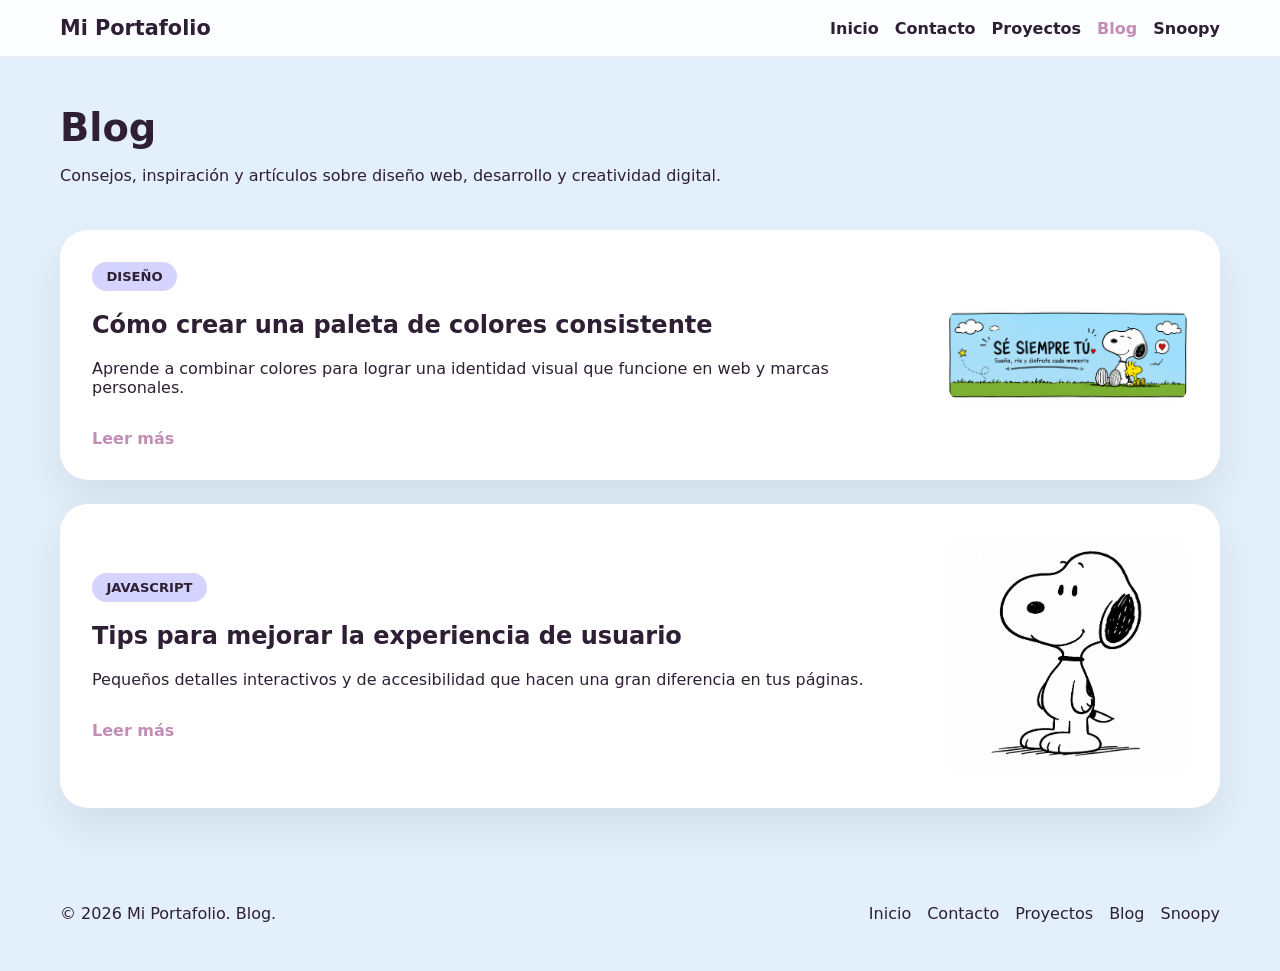
==== blog.html @ 10ac5407 "inicial commit" ====
<!DOCTYPE html>
<html lang="es">
<head>
  <meta charset="UTF-8" />
  <meta name="viewport" content="width=device-width, initial-scale=1.0" />
  <title>Portafolio - Blog</title>
  <link rel="stylesheet" href="assets/css/style.css" />
</head>
<body>
  <header class="site-header">
    <div class="container header-content">
      <a href="index.html" class="brand">Mi Portafolio</a>
      <nav class="main-nav">
        <ul>
          <li><a href="index.html">Inicio</a></li>
          <li><a href="contact.html">Contacto</a></li>
          <li><a href="proyect.html">Proyectos</a></li>
          <li><a href="blog.html">Blog</a></li>
          <li><a href="snoopy.html">Snoopy</a></li>
        </ul>
      </nav>
    </div>
  </header>

  <main class="container page-content">
    <section class="page-header">
      <h1>Blog</h1>
      <p>Consejos, inspiración y artículos sobre diseño web, desarrollo y creatividad digital.</p>
    </section>

    <section class="blog-cards">
      <article class="blog-card">
        <div>
          <span class="blog-tag">Diseño</span>
          <h2>Cómo crear una paleta de colores consistente</h2>
          <p>Aprende a combinar colores para lograr una identidad visual que funcione en web y marcas personales.</p>
          <a href="#" class="link-inline">Leer más</a>
        </div>
        <img src="assets/img/banner.png" alt="Artículo de paleta de colores" />
      </article>

      <article class="blog-card">
        <div>
          <span class="blog-tag">JavaScript</span>
          <h2>Tips para mejorar la experiencia de usuario</h2>
          <p>Pequeños detalles interactivos y de accesibilidad que hacen una gran diferencia en tus páginas.</p>
          <a href="#" class="link-inline">Leer más</a>
        </div>
        <img src="assets/img/imagen.png" alt="Artículo sobre UX" />
      </article>
    </section>
  </main>

  <footer class="site-footer">
    <div class="container footer-grid">
      <p>© 2026 Mi Portafolio. Blog.</p>
      <nav class="footer-nav">
        <a href="index.html">Inicio</a>
        <a href="contact.html">Contacto</a>
        <a href="proyect.html">Proyectos</a>
        <a href="blog.html">Blog</a>
        <a href="snoopy.html">Snoopy</a>
      </nav>
    </div>
  </footer>

  <script src="assets/js/main.js"></script>
</body>
</html>
---- assets/css/style.css ----
:root {
  --color-principal: #E3F0FC;
  --color-secundario: #FFD4F6;
  --color-terciario: #C28DB6;
  --color-cuarto: #EDBBCC;
  --color-quinto: #D4D4FF;
  --text-dark: #2e1f34;
  --text-light: #4d3a4e;
  --bg: #ffffff;
  --shadow: 0 20px 40px rgba(0, 0, 0, 0.08);
}

* {
  box-sizing: border-box;
}

html {
  scroll-behavior: smooth;
}

body {
  margin: 0;
  font-family: Inter, system-ui, sans-serif;
  background: var(--color-principal);
  color: var(--text-dark);
}

img {
  width: 100%;
  display: block;
  border-radius: 18px;
}

.container {
  width: min(1160px, calc(100% - 2rem));
  margin: 0 auto;
}

.site-header {
  background: rgba(255, 255, 255, 0.9);
  position: sticky;
  top: 0;
  z-index: 20;
  backdrop-filter: blur(12px);
  border-bottom: 1px solid rgba(198, 196, 206, 0.3);
}

.header-content,
.footer-grid,
.hero-grid,
.contact-grid,
.project-list,
.snoopy-frame {
  display: grid;
  gap: 1.5rem;
}

.header-content {
  grid-template-columns: auto 1fr;
  align-items: center;
  padding: 1rem 0;
}

.brand {
  font-size: 1.3rem;
  font-weight: 700;
  color: var(--text-dark);
  text-decoration: none;
}

.main-nav ul {
  display: flex;
  flex-wrap: wrap;
  gap: 1rem;
  list-style: none;
  margin: 0;
  padding: 0;
  justify-content: flex-end;
}

.main-nav a {
  text-decoration: none;
  color: var(--text-dark);
  font-weight: 600;
}

.main-nav a.active-link {
  color: var(--color-terciario);
}

.main-nav a:hover,
.footer-nav a:hover,
.link-inline:hover {
  color: var(--color-terciario);
}

.hero-section {
  padding: 4rem 0 2rem;
}

.hero-grid {
  align-items: center;
  grid-template-columns: 1.2fr 1fr;
}

.eyebrow {
  display: inline-block;
  color: var(--color-terciario);
  font-weight: 700;
  text-transform: uppercase;
  letter-spacing: 0.12em;
  margin-bottom: 1rem;
}

.hero-section h1 {
  margin: 0 0 1rem;
  font-size: clamp(2.5rem, 4vw, 4rem);
}

.hero-section p {
  line-height: 1.8;
  margin-bottom: 1.5rem;
  max-width: 42rem;
}

.hero-buttons {
  display: flex;
  flex-wrap: wrap;
  gap: 1rem;
}

.btn {
  padding: 0.95rem 1.6rem;
  border: none;
  border-radius: 999px;
  font-weight: 700;
  cursor: pointer;
  text-decoration: none;
  display: inline-flex;
  align-items: center;
  justify-content: center;
}

.btn-primary {
  background: var(--color-terciario);
  color: #fff;
}

.btn-secondary {
  background: var(--color-secundario);
  color: var(--text-dark);
}

.page-content {
  padding: 3rem 0;
}

.page-header h1 {
  margin: 0 0 0.75rem;
  font-size: clamp(2rem, 3vw, 3rem);
}

.page-header p {
  margin: 0;
  max-width: 54rem;
  line-height: 1.75;
}

.intro-section,
.cards-section,
.featured-projects,
.project-list,
.blog-cards,
.snoopy-content {
  margin-top: 2.5rem;
}

.intro-card,
.card,
.contact-card,
.contact-aside,
.project-detail,
.blog-card,
.snoopy-card {
  background: #fff;
  border-radius: 28px;
  box-shadow: var(--shadow);
  padding: 2rem;
}

.intro-card {
  display: grid;
  grid-template-columns: 180px 1fr;
  gap: 2rem;
  align-items: center;
}

.intro-card img {
  border-radius: 24px;
  max-height: 220px;
  object-fit: cover;
}

.cards-section {
  grid-template-columns: repeat(3, 1fr);
}

.cards-section {
  display: grid;
}

.card-secondary {
  background: var(--color-secundario);
}

.card h3 {
  margin-top: 0;
}

.link-inline {
  display: inline-block;
  margin-top: 1rem;
  color: var(--color-terciario);
  text-decoration: none;
  font-weight: 700;
}

.featured-projects h2 {
  margin-bottom: 1.5rem;
}

.project-grid {
  display: grid;
  gap: 1.5rem;
  grid-template-columns: repeat(3, minmax(0, 1fr));
}

.project-card {
  overflow: hidden;
}

.project-card h3 {
  margin: 1rem 0 0.5rem;
}

.project-card p {
  margin: 0;
}

.contact-grid {
  grid-template-columns: 2fr 1fr;
}

.contact-card form {
  display: grid;
  gap: 1rem;
}

.contact-card label {
  font-weight: 700;
}

.contact-card input,
.contact-card textarea {
  width: 100%;
  border: 1px solid #d6c8dc;
  border-radius: 16px;
  padding: 0.95rem 1rem;
  font: inherit;
}

.contact-card textarea {
  resize: vertical;
}

.form-response {
  margin: 0;
  color: var(--text-dark);
  min-height: 1.5rem;
}

.contact-aside {
  display: flex;
  flex-direction: column;
  gap: 1.5rem;
}

.contact-aside img {
  max-height: 420px;
  object-fit: cover;
}

.info-block h2 {
  margin-top: 0;
}

.project-list {
  display: grid;
  gap: 2rem;
}

.project-detail {
  display: grid;
  grid-template-columns: 1fr 1.2fr;
  align-items: center;
  gap: 1.5rem;
}

.project-detail.reverse {
  grid-template-columns: 1.2fr 1fr;
}

.project-detail h2 {
  margin-top: 0;
}

.blog-cards {
  display: grid;
  gap: 1.5rem;
}

.blog-card {
  display: grid;
  grid-template-columns: 1fr 240px;
  gap: 1.5rem;
  align-items: center;
}

.blog-tag {
  display: inline-block;
  padding: 0.45rem 0.9rem;
  border-radius: 999px;
  background: var(--color-quinto);
  color: var(--text-dark);
  font-size: 0.82rem;
  font-weight: 700;
  text-transform: uppercase;
}

.snoopy-content {
  display: grid;
  gap: 2rem;
}

.snoopy-card {
  display: grid;
  grid-template-columns: 1fr 1fr;
  gap: 1.5rem;
  align-items: center;
}

.snoopy-frame {
  grid-template-columns: repeat(2, 1fr);
}

.snoopy-frame img {
  height: 100%;
  max-height: 420px;
  object-fit: cover;
}

.site-footer {
  padding: 2rem 0;
}

.footer-grid {
  grid-template-columns: 1fr auto;
  align-items: center;
}

.footer-nav {
  display: flex;
  flex-wrap: wrap;
  gap: 1rem;
}

.footer-nav a {
  color: var(--text-dark);
  text-decoration: none;
}

@media (max-width: 900px) {
  .hero-grid,
  .project-detail,
  .project-detail.reverse,
  .blog-card,
  .snoopy-card,
  .footer-grid,
  .header-content,
  .contact-grid {
    grid-template-columns: 1fr;
  }

  .main-nav ul {
    justify-content: center;
  }

  .header-content {
    text-align: center;
  }
}

@media (max-width: 640px) {
  .send-button,
  .hero-buttons {
    flex-direction: column;
  }

  .cards-section,
  .project-grid,
  .blog-cards,
  .snoopy-frame {
    grid-template-columns: 1fr;
  }

  .contact-card,
  .contact-aside,
  .intro-card {
    padding: 1.4rem;
  }
}
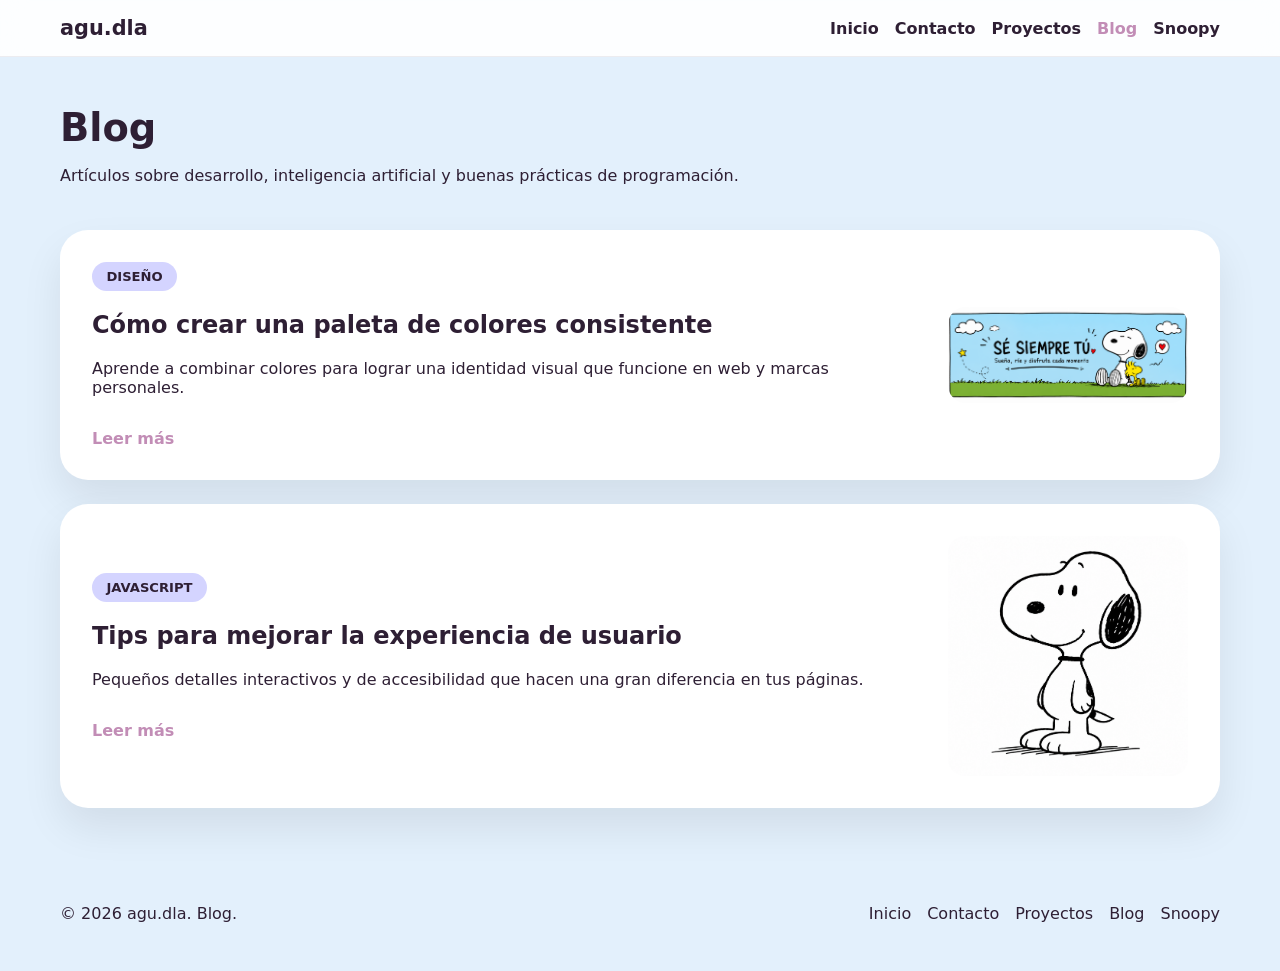
==== commit 02731cbc: "update2" ====
--- a/blog.html
+++ b/blog.html
@@ -9,7 +9,7 @@
 <body>
   <header class="site-header">
     <div class="container header-content">
-      <a href="index.html" class="brand">Mi Portafolio</a>
+      <a href="index.html" class="brand">agu.dla</a>
       <nav class="main-nav">
         <ul>
           <li><a href="index.html">Inicio</a></li>
@@ -25,7 +25,7 @@
   <main class="container page-content">
     <section class="page-header">
       <h1>Blog</h1>
-      <p>Consejos, inspiración y artículos sobre diseño web, desarrollo y creatividad digital.</p>
+      <p>Artículos sobre desarrollo, inteligencia artificial y buenas prácticas de programación.</p>
     </section>
 
     <section class="blog-cards">
@@ -53,7 +53,7 @@
 
   <footer class="site-footer">
     <div class="container footer-grid">
-      <p>© 2026 Mi Portafolio. Blog.</p>
+      <p>© 2026 agu.dla. Blog.</p>
       <nav class="footer-nav">
         <a href="index.html">Inicio</a>
         <a href="contact.html">Contacto</a>
--- a/assets/css/style.css
+++ b/assets/css/style.css
@@ -173,6 +173,26 @@
 .blog-cards,
 .snoopy-content {
   margin-top: 2.5rem;
+}
+
+.skills-section {
+  margin-top: 2rem;
+}
+
+.skills-list {
+  list-style: none;
+  padding: 0;
+  display: flex;
+  gap: 1rem;
+  flex-wrap: wrap;
+}
+
+.skills-list li {
+  background: #fff;
+  padding: 0.6rem 1rem;
+  border-radius: 999px;
+  box-shadow: var(--shadow);
+  font-weight: 700;
 }
 
 .intro-card,
